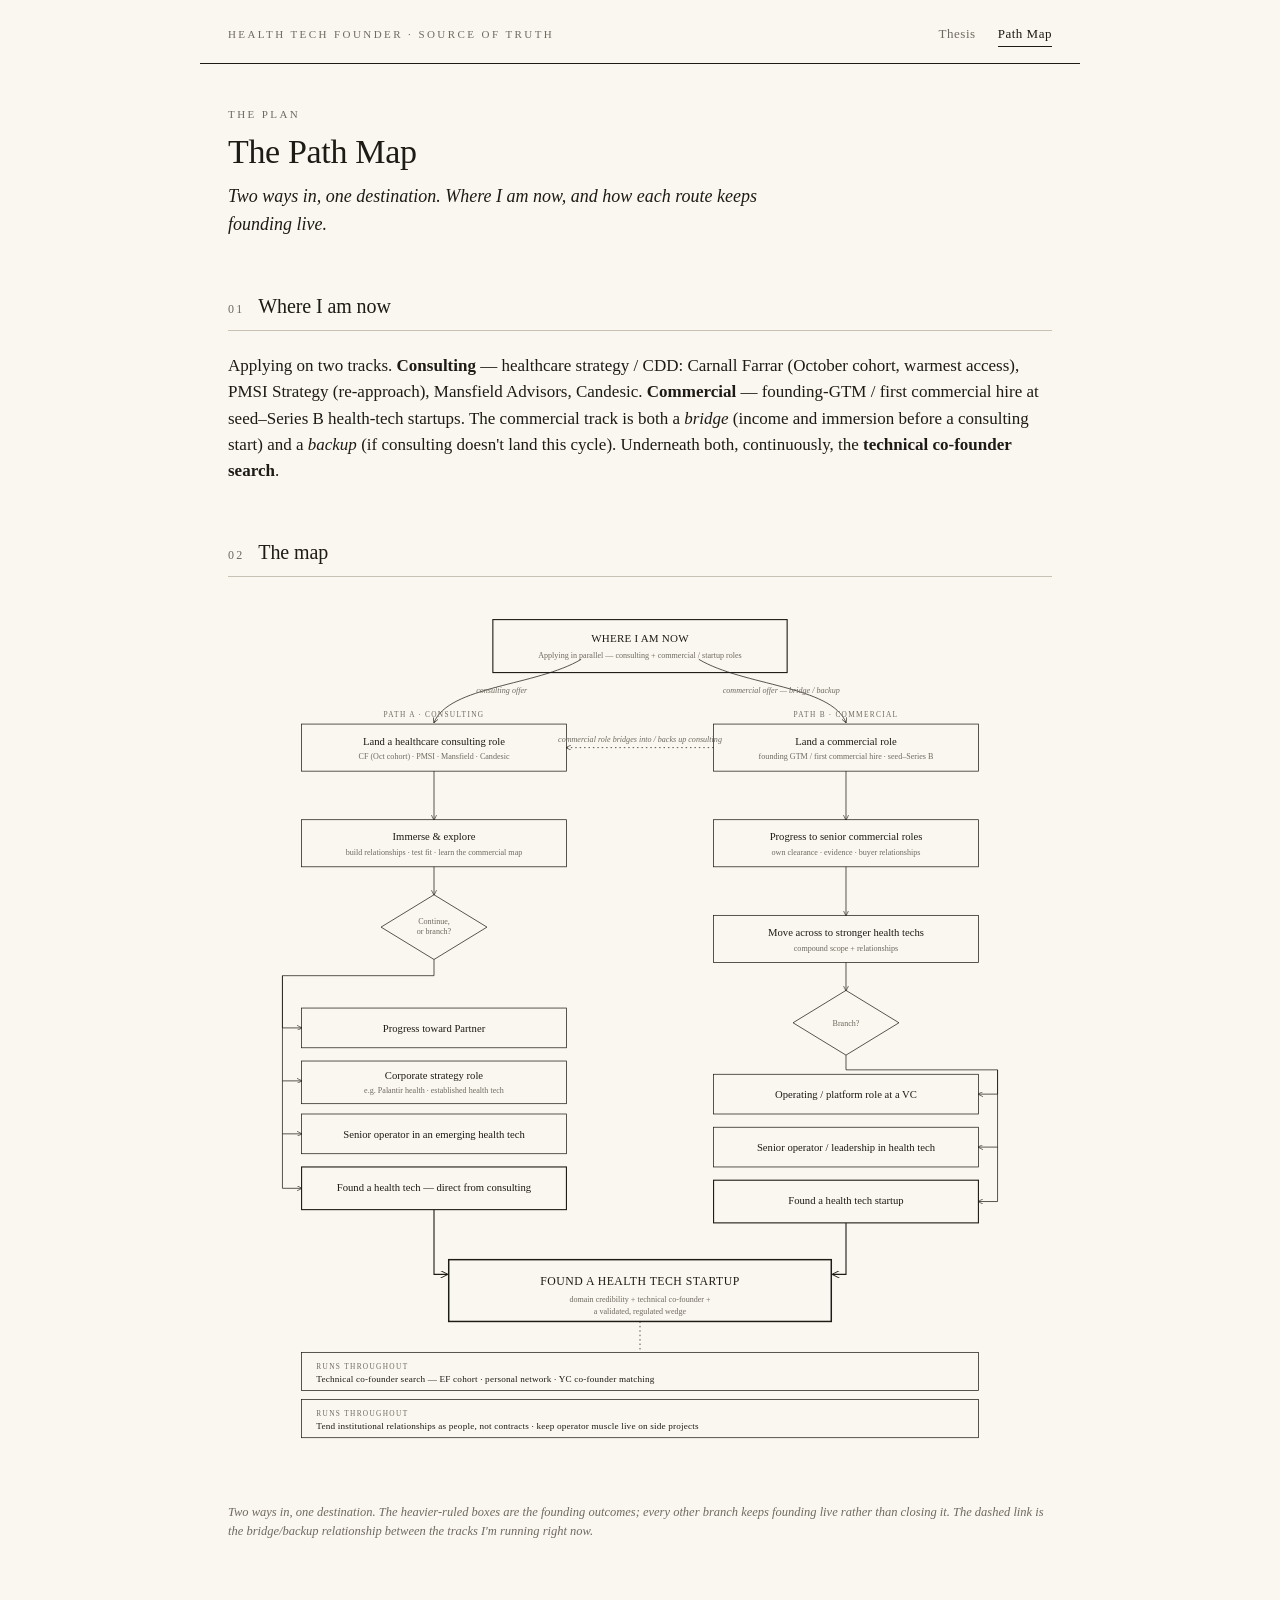
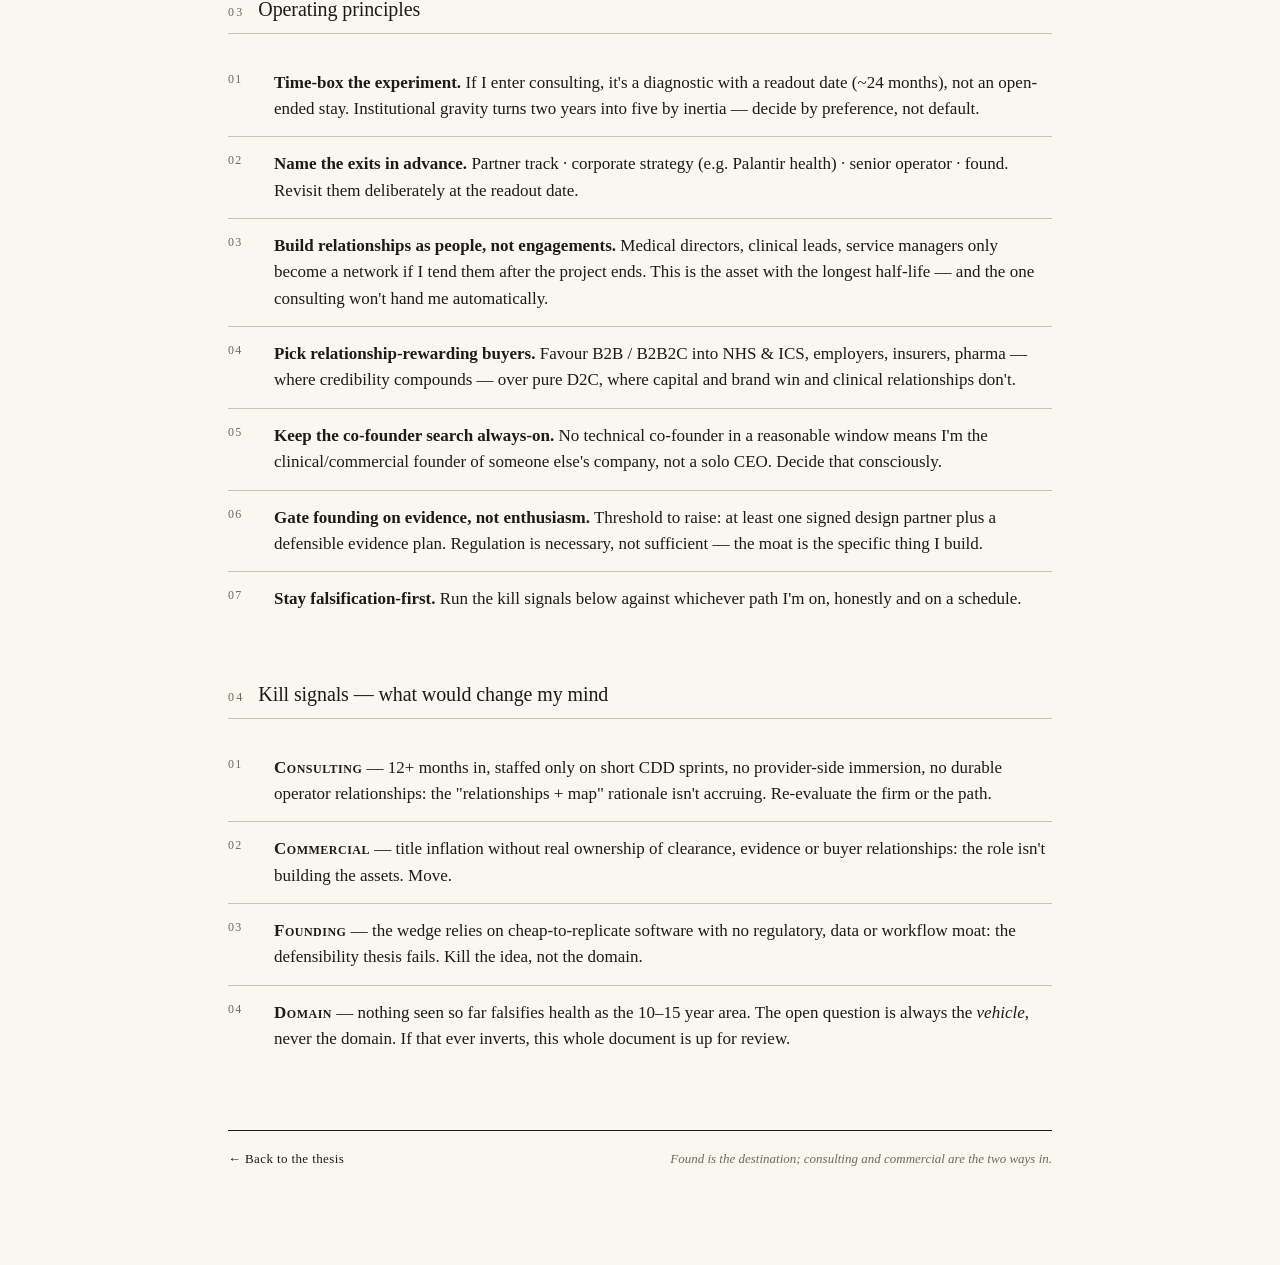
==== map.html @ b47afb42 "Initial commit: two-page health tech founder thesis static site Co-Authored-By: Claude Sonnet 4.6 <n" ====
<!DOCTYPE html>
<html lang="en">
<head>
<meta charset="utf-8">
<meta name="viewport" content="width=device-width, initial-scale=1">
<title>The Path Map</title>
<link rel="stylesheet" href="style.css">
</head>
<body>

<!-- ===================== SHARED NAV ===================== -->
<nav class="nav">
  <span class="brand">Health Tech Founder · Source of truth</span>
  <span class="links">
    <a href="index.html">Thesis</a>
    <a href="map.html" class="is-active">Path Map</a>
  </span>
</nav>

<div class="wrap">

  <header class="masthead">
    <p class="eyebrow">The plan</p>
    <h1>The Path Map</h1>
    <p class="standfirst">Two ways in, one destination. Where I am now, and how each route keeps founding live.</p>
  </header>

  <!-- ===================== WHERE I AM NOW ===================== -->
  <section>
    <div class="sec-head"><span class="num">01</span><h2>Where I am now</h2></div>
    <p>Applying on two tracks. <strong>Consulting</strong> — healthcare strategy / CDD: Carnall Farrar (October cohort, warmest access), PMSI Strategy (re-approach), Mansfield Advisors, Candesic. <strong>Commercial</strong> — founding-GTM / first commercial hire at seed–Series B health-tech startups. The commercial track is both a <em>bridge</em> (income and immersion before a consulting start) and a <em>backup</em> (if consulting doesn't land this cycle). Underneath both, continuously, the <strong>technical co-founder search</strong>.</p>
  </section>

  <!-- ===================== THE FLOWCHART ===================== -->
  <section>
    <div class="sec-head"><span class="num">02</span><h2>The map</h2></div>
    <figure>
      <!-- Edit any node's wording directly in the <text> elements below. -->
      <svg class="map" viewBox="0 0 1120 1210" role="img" aria-label="Two parallel career paths — consulting and commercial — both converging on founding a health tech startup.">
        <defs>
          <marker id="arrow" viewBox="0 0 10 10" refX="9" refY="5" markerWidth="7" markerHeight="7" orient="auto-start-reverse">
            <path d="M0,0 L10,5 L0,10" fill="none" stroke="#1d1b16" stroke-width="1.2"/>
          </marker>
        </defs>

        <!-- NOW -->
        <rect x="360" y="28" width="400" height="72" fill="none" stroke="#1d1b16" stroke-width="1.5"/>
        <text class="n-now" x="560" y="58" text-anchor="middle">WHERE I AM NOW</text>
        <text class="n-sub" x="560" y="80" text-anchor="middle">Applying in parallel — consulting + commercial / startup roles</text>

        <!-- splits -->
        <path d="M480,82 C420,118 300,118 280,168" fill="none" stroke="#1d1b16" stroke-width="1" marker-end="url(#arrow)"/>
        <path d="M640,82 C700,118 820,118 840,168" fill="none" stroke="#1d1b16" stroke-width="1" marker-end="url(#arrow)"/>
        <text class="edge" x="372" y="128" text-anchor="middle">consulting offer</text>
        <text class="edge" x="752" y="128" text-anchor="middle">commercial offer — bridge / backup</text>

        <!-- column labels -->
        <text class="band-lab" x="280" y="160" text-anchor="middle">PATH A · CONSULTING</text>
        <text class="band-lab" x="840" y="160" text-anchor="middle">PATH B · COMMERCIAL</text>

        <!-- LEFT: CONSULTING -->
        <rect x="100" y="170" width="360" height="64" fill="none" stroke="#1d1b16" stroke-width="1"/>
        <text class="n-title" x="280" y="198" text-anchor="middle">Land a healthcare consulting role</text>
        <text class="n-sub" x="280" y="218" text-anchor="middle">CF (Oct cohort) · PMSI · Mansfield · Candesic</text>
        <path d="M280,234 L280,300" fill="none" stroke="#1d1b16" stroke-width="1" marker-end="url(#arrow)"/>

        <rect x="100" y="300" width="360" height="64" fill="none" stroke="#1d1b16" stroke-width="1"/>
        <text class="n-title" x="280" y="328" text-anchor="middle">Immerse &amp; explore</text>
        <text class="n-sub" x="280" y="348" text-anchor="middle">build relationships · test fit · learn the commercial map</text>
        <path d="M280,364 L280,402" fill="none" stroke="#1d1b16" stroke-width="1" marker-end="url(#arrow)"/>

        <polygon points="280,402 352,446 280,490 208,446" fill="none" stroke="#1d1b16" stroke-width="1"/>
        <text class="n-sub" x="280" y="442" text-anchor="middle">Continue,</text>
        <text class="n-sub" x="280" y="456" text-anchor="middle">or branch?</text>

        <path d="M280,490 L280,512 L74,512 L74,583" fill="none" stroke="#1d1b16" stroke-width="1"/>
        <path d="M74,512 L74,801" fill="none" stroke="#1d1b16" stroke-width="1"/>
        <path d="M74,583 L100,583" fill="none" stroke="#1d1b16" stroke-width="1" marker-end="url(#arrow)"/>
        <path d="M74,655 L100,655" fill="none" stroke="#1d1b16" stroke-width="1" marker-end="url(#arrow)"/>
        <path d="M74,727 L100,727" fill="none" stroke="#1d1b16" stroke-width="1" marker-end="url(#arrow)"/>
        <path d="M74,801 L100,801" fill="none" stroke="#1d1b16" stroke-width="1" marker-end="url(#arrow)"/>

        <rect x="100" y="556" width="360" height="54" fill="none" stroke="#1d1b16" stroke-width="1"/>
        <text class="n-title" x="280" y="588" text-anchor="middle">Progress toward Partner</text>

        <rect x="100" y="628" width="360" height="58" fill="none" stroke="#1d1b16" stroke-width="1"/>
        <text class="n-title" x="280" y="652" text-anchor="middle">Corporate strategy role</text>
        <text class="n-sub" x="280" y="672" text-anchor="middle">e.g. Palantir health · established health tech</text>

        <rect x="100" y="700" width="360" height="54" fill="none" stroke="#1d1b16" stroke-width="1"/>
        <text class="n-title" x="280" y="732" text-anchor="middle">Senior operator in an emerging health tech</text>

        <rect x="100" y="772" width="360" height="58" fill="none" stroke="#1d1b16" stroke-width="1.5"/>
        <text class="n-title" x="280" y="804" text-anchor="middle">Found a health tech — direct from consulting</text>

        <!-- RIGHT: COMMERCIAL -->
        <rect x="660" y="170" width="360" height="64" fill="none" stroke="#1d1b16" stroke-width="1"/>
        <text class="n-title" x="840" y="198" text-anchor="middle">Land a commercial role</text>
        <text class="n-sub" x="840" y="218" text-anchor="middle">founding GTM / first commercial hire · seed–Series B</text>
        <path d="M840,234 L840,300" fill="none" stroke="#1d1b16" stroke-width="1" marker-end="url(#arrow)"/>

        <rect x="660" y="300" width="360" height="64" fill="none" stroke="#1d1b16" stroke-width="1"/>
        <text class="n-title" x="840" y="328" text-anchor="middle">Progress to senior commercial roles</text>
        <text class="n-sub" x="840" y="348" text-anchor="middle">own clearance · evidence · buyer relationships</text>
        <path d="M840,364 L840,430" fill="none" stroke="#1d1b16" stroke-width="1" marker-end="url(#arrow)"/>

        <rect x="660" y="430" width="360" height="64" fill="none" stroke="#1d1b16" stroke-width="1"/>
        <text class="n-title" x="840" y="458" text-anchor="middle">Move across to stronger health techs</text>
        <text class="n-sub" x="840" y="478" text-anchor="middle">compound scope + relationships</text>
        <path d="M840,494 L840,532" fill="none" stroke="#1d1b16" stroke-width="1" marker-end="url(#arrow)"/>

        <polygon points="840,532 912,576 840,620 768,576" fill="none" stroke="#1d1b16" stroke-width="1"/>
        <text class="n-sub" x="840" y="580" text-anchor="middle">Branch?</text>

        <path d="M840,620 L840,640 L1046,640 L1046,673" fill="none" stroke="#1d1b16" stroke-width="1"/>
        <path d="M1046,640 L1046,819" fill="none" stroke="#1d1b16" stroke-width="1"/>
        <path d="M1046,673 L1020,673" fill="none" stroke="#1d1b16" stroke-width="1" marker-end="url(#arrow)"/>
        <path d="M1046,745 L1020,745" fill="none" stroke="#1d1b16" stroke-width="1" marker-end="url(#arrow)"/>
        <path d="M1046,819 L1020,819" fill="none" stroke="#1d1b16" stroke-width="1" marker-end="url(#arrow)"/>

        <rect x="660" y="646" width="360" height="54" fill="none" stroke="#1d1b16" stroke-width="1"/>
        <text class="n-title" x="840" y="678" text-anchor="middle">Operating / platform role at a VC</text>

        <rect x="660" y="718" width="360" height="54" fill="none" stroke="#1d1b16" stroke-width="1"/>
        <text class="n-title" x="840" y="750" text-anchor="middle">Senior operator / leadership in health tech</text>

        <rect x="660" y="790" width="360" height="58" fill="none" stroke="#1d1b16" stroke-width="1.5"/>
        <text class="n-title" x="840" y="822" text-anchor="middle">Found a health tech startup</text>

        <!-- bridge / backup cross-link -->
        <path d="M660,202 L460,202" fill="none" stroke="#1d1b16" stroke-width="1" stroke-dasharray="2 4" marker-end="url(#arrow)"/>
        <text class="edge" x="560" y="194" text-anchor="middle">commercial role bridges into / backs up consulting</text>

        <!-- CONVERGE: FOUND -->
        <path d="M280,830 L280,918 L298,918" fill="none" stroke="#1d1b16" stroke-width="1.5" marker-end="url(#arrow)"/>
        <path d="M840,848 L840,918 L822,918" fill="none" stroke="#1d1b16" stroke-width="1.5" marker-end="url(#arrow)"/>
        <rect x="300" y="898" width="520" height="84" fill="none" stroke="#1d1b16" stroke-width="2"/>
        <text class="n-found" x="560" y="932" text-anchor="middle">FOUND A HEALTH TECH STARTUP</text>
        <text class="n-sub" x="560" y="956" text-anchor="middle">domain credibility + technical co-founder +</text>
        <text class="n-sub" x="560" y="972" text-anchor="middle">a validated, regulated wedge</text>

        <!-- tie to constants -->
        <path d="M560,982 L560,1024" fill="none" stroke="#1d1b16" stroke-width="1" stroke-dasharray="2 4"/>

        <!-- CONSTANTS -->
        <rect x="100" y="1024" width="920" height="52" fill="none" stroke="#1d1b16" stroke-width="1"/>
        <text class="band-lab" x="120" y="1046" text-anchor="start">RUNS THROUGHOUT</text>
        <text class="band" x="120" y="1064" text-anchor="start">Technical co-founder search — EF cohort · personal network · YC co-founder matching</text>

        <rect x="100" y="1088" width="920" height="52" fill="none" stroke="#1d1b16" stroke-width="1"/>
        <text class="band-lab" x="120" y="1110" text-anchor="start">RUNS THROUGHOUT</text>
        <text class="band" x="120" y="1128" text-anchor="start">Tend institutional relationships as people, not contracts · keep operator muscle live on side projects</text>
      </svg>
      <figcaption>Two ways in, one destination. The heavier-ruled boxes are the founding outcomes; every other branch keeps founding live rather than closing it. The dashed link is the bridge/backup relationship between the tracks I'm running right now.</figcaption>
    </figure>
  </section>

  <!-- ===================== OPERATING PRINCIPLES ===================== -->
  <section>
    <div class="sec-head"><span class="num">03</span><h2>Operating principles</h2></div>
    <ol class="principles">
      <li><strong>Time-box the experiment.</strong> If I enter consulting, it's a diagnostic with a readout date (~24 months), not an open-ended stay. Institutional gravity turns two years into five by inertia — decide by preference, not default.</li>
      <li><strong>Name the exits in advance.</strong> Partner track · corporate strategy (e.g. Palantir health) · senior operator · found. Revisit them deliberately at the readout date.</li>
      <li><strong>Build relationships as people, not engagements.</strong> Medical directors, clinical leads, service managers only become a network if I tend them after the project ends. This is the asset with the longest half-life — and the one consulting won't hand me automatically.</li>
      <li><strong>Pick relationship-rewarding buyers.</strong> Favour B2B / B2B2C into NHS &amp; ICS, employers, insurers, pharma — where credibility compounds — over pure D2C, where capital and brand win and clinical relationships don't.</li>
      <li><strong>Keep the co-founder search always-on.</strong> No technical co-founder in a reasonable window means I'm the clinical/commercial founder of someone else's company, not a solo CEO. Decide that consciously.</li>
      <li><strong>Gate founding on evidence, not enthusiasm.</strong> Threshold to raise: at least one signed design partner plus a defensible evidence plan. Regulation is necessary, not sufficient — the moat is the specific thing I build.</li>
      <li><strong>Stay falsification-first.</strong> Run the kill signals below against whichever path I'm on, honestly and on a schedule.</li>
    </ol>
  </section>

  <!-- ===================== KILL SIGNALS ===================== -->
  <section>
    <div class="sec-head"><span class="num">04</span><h2>Kill signals — what would change my mind</h2></div>
    <ol class="kills">
      <li><b>Consulting</b> — 12+ months in, staffed only on short CDD sprints, no provider-side immersion, no durable operator relationships: the "relationships + map" rationale isn't accruing. Re-evaluate the firm or the path.</li>
      <li><b>Commercial</b> — title inflation without real ownership of clearance, evidence or buyer relationships: the role isn't building the assets. Move.</li>
      <li><b>Founding</b> — the wedge relies on cheap-to-replicate software with no regulatory, data or workflow moat: the defensibility thesis fails. Kill the idea, not the domain.</li>
      <li><b>Domain</b> — nothing seen so far falsifies health as the 10–15 year area. The open question is always the <em>vehicle</em>, never the domain. If that ever inverts, this whole document is up for review.</li>
    </ol>
  </section>

  <footer class="foot">
    <a href="index.html">&larr; Back to the thesis</a>
    <span>Found is the destination; consulting and commercial are the two ways in.</span>
  </footer>

</div>
</body>
</html>
---- style.css ----
/* ============================================================
   Health Tech Founder Thesis — shared styles
   House style: Georgia serif, hairline rules, no colour fills.
   Edit colours in :root. Both pages share this file.
   ============================================================ */

:root{
  --ink:#1d1b16;     /* primary text + hairlines */
  --paper:#faf7f0;   /* page background */
  --faint:#6f6a60;   /* secondary text */
  --rule:#c9c2b4;    /* light dividers */
}

*{box-sizing:border-box;}
html{-webkit-text-size-adjust:100%;}
body{
  margin:0;
  background:var(--paper);
  color:var(--ink);
  font-family:Georgia,"Times New Roman",serif;
  line-height:1.55;
  font-size:17px;
}
a{color:var(--ink);}

.wrap{max-width:880px;margin:0 auto;padding:0 28px 96px;}

/* ---------- shared top nav ---------- */
.nav{
  max-width:880px;margin:0 auto;padding:24px 28px 16px;
  display:flex;align-items:baseline;justify-content:space-between;
  gap:18px;flex-wrap:wrap;
  border-bottom:1.5px solid var(--ink);
}
.nav .brand{
  font-size:11px;letter-spacing:.22em;text-transform:uppercase;color:var(--faint);
}
.nav .links{display:flex;gap:22px;}
.nav .links a{
  font-size:13px;letter-spacing:.04em;text-decoration:none;color:var(--faint);
  padding-bottom:2px;
}
.nav .links a.is-active{color:var(--ink);border-bottom:1px solid var(--ink);}
.nav .links a:hover{color:var(--ink);}

/* ---------- masthead ---------- */
.masthead{padding-top:42px;margin-bottom:8px;}
.eyebrow{
  font-size:11px;letter-spacing:.22em;text-transform:uppercase;
  color:var(--faint);margin:0 0 10px;
}
h1{
  font-size:34px;line-height:1.12;font-weight:normal;margin:0 0 12px;
  letter-spacing:-.01em;
}
.standfirst{font-style:italic;font-size:18px;margin:0;max-width:62ch;}

/* ---------- sections ---------- */
section{margin-top:52px;}
.sec-head{
  display:flex;align-items:baseline;gap:14px;
  border-bottom:1px solid var(--rule);padding-bottom:8px;margin-bottom:22px;
}
.sec-head .num{font-size:12px;letter-spacing:.18em;color:var(--faint);}
.sec-head h2{font-size:20px;font-weight:normal;margin:0;letter-spacing:-.005em;}

p{margin:0 0 18px;}
.lede{font-size:19px;}
strong{font-weight:bold;}
em{font-style:italic;}

.pull{
  border-left:2px solid var(--ink);
  padding:2px 0 2px 20px;margin:26px 0;
  font-style:italic;font-size:19px;line-height:1.5;
}

/* ---------- moat table ---------- */
.moat{width:100%;border-collapse:collapse;margin:4px 0 8px;}
.moat td{border-top:1px solid var(--rule);padding:11px 0;vertical-align:top;font-size:15.5px;}
.moat td:first-child{width:34%;font-style:italic;padding-right:18px;}

/* ---------- numbered lists ---------- */
ol.principles,ol.kills{list-style:none;counter-reset:item;margin:0;padding:0;}
ol.principles>li,ol.kills>li{
  counter-increment:item;position:relative;
  padding:14px 0 14px 46px;border-top:1px solid var(--rule);
}
ol.principles>li:first-child,ol.kills>li:first-child{border-top:none;}
ol.principles>li::before,ol.kills>li::before{
  content:counter(item,decimal-leading-zero);
  position:absolute;left:0;top:14px;
  font-size:12px;letter-spacing:.1em;color:var(--faint);
}
.kills li b{font-variant:small-caps;letter-spacing:.03em;}

/* ---------- map figure ---------- */
figure{margin:8px 0 0;}
.map{width:100%;height:auto;display:block;}
figcaption{font-size:12.5px;color:var(--faint);margin-top:14px;font-style:italic;}

/* SVG type */
svg text{font-family:Georgia,"Times New Roman",serif;fill:var(--ink);}
.n-title{font-size:14.5px;}
.n-sub{font-size:11px;fill:var(--faint);}
.n-now{font-size:15px;letter-spacing:.02em;}
.n-found{font-size:16px;letter-spacing:.04em;}
.edge{font-size:11px;font-style:italic;fill:var(--faint);}
.band{font-size:12.5px;letter-spacing:.02em;}
.band-lab{font-size:10px;letter-spacing:.18em;fill:var(--faint);}

/* ---------- page foot ---------- */
.foot{
  margin-top:64px;border-top:1.5px solid var(--ink);padding-top:18px;
  font-size:13px;color:var(--faint);font-style:italic;
  display:flex;justify-content:space-between;gap:18px;flex-wrap:wrap;
}
.foot a{text-decoration:none;font-style:normal;letter-spacing:.03em;}
.foot a:hover{color:var(--ink);}

@media (max-width:620px){
  body{font-size:16px;}
  h1{font-size:27px;}
  .wrap{padding:0 20px 72px;}
  .nav{padding:20px 20px 14px;}
}
@media print{
  body{background:#fff;}
  .nav .links{display:none;}
  .wrap{max-width:none;padding:0;}
  section{break-inside:avoid;}
}
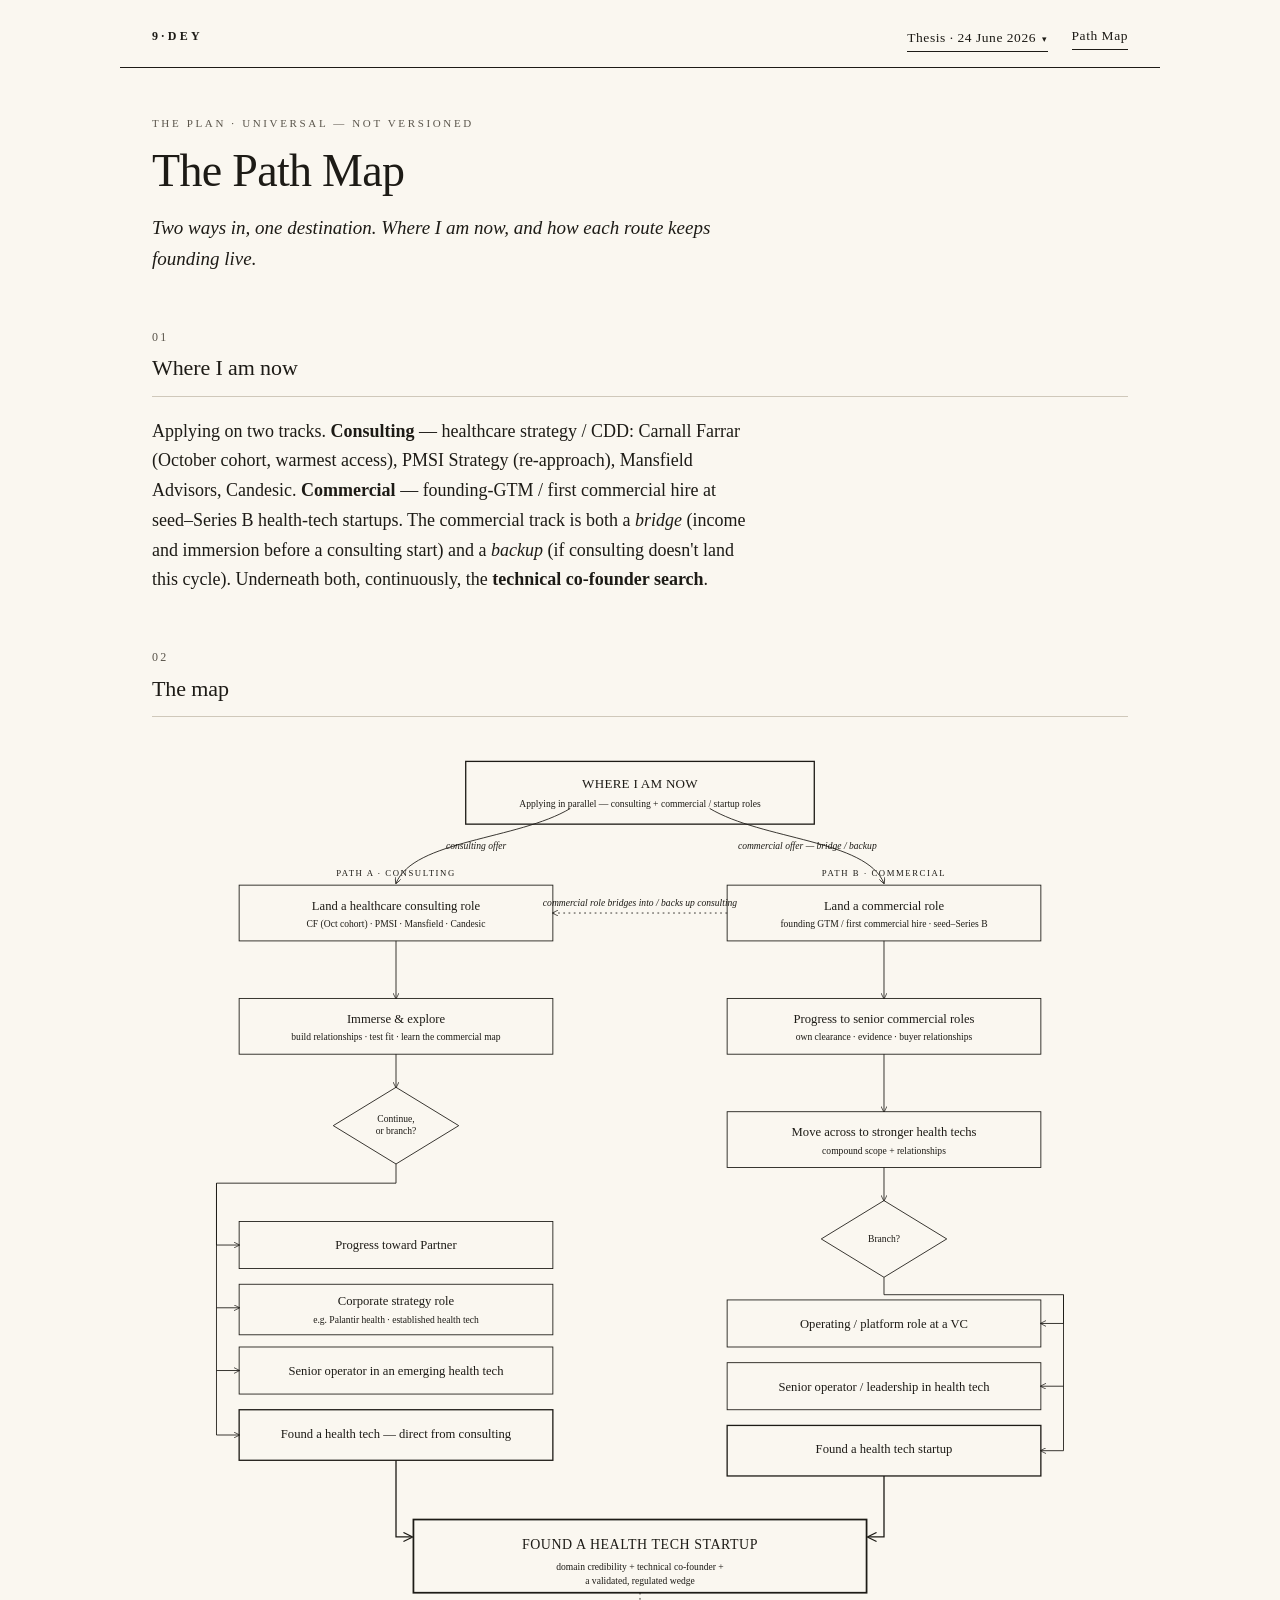
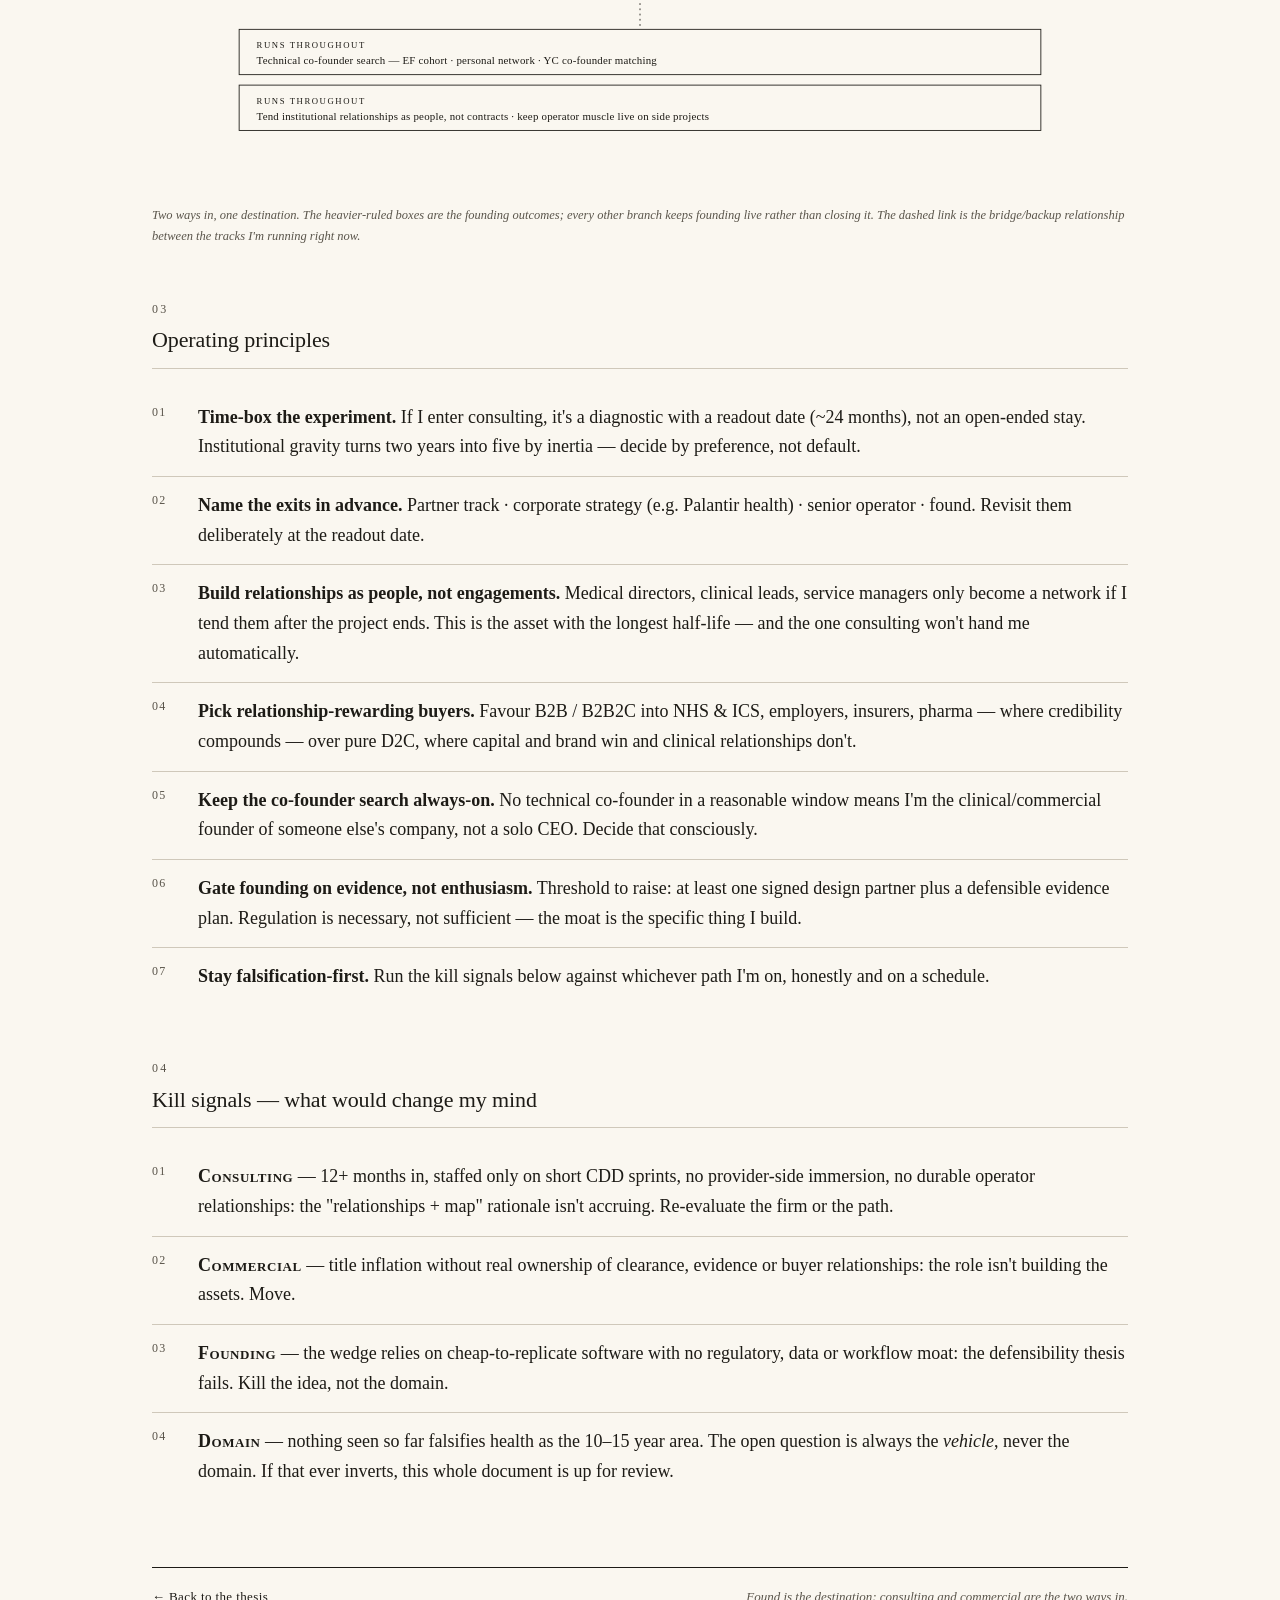
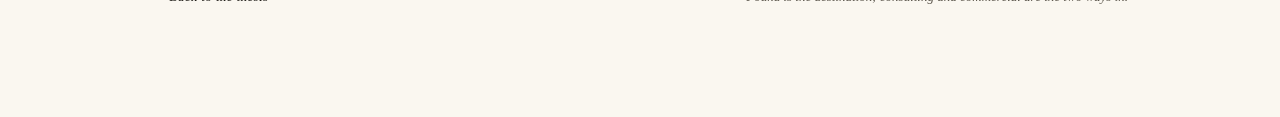
==== commit 01902c88: "Add thesis switcher JS and update all site files Introduces theses.js for the dropdown thesis-switch" ====
--- a/map.html
+++ b/map.html
@@ -10,9 +10,12 @@
 
 <!-- ===================== SHARED NAV ===================== -->
 <nav class="nav">
-  <span class="brand">Health Tech Founder · Source of truth</span>
+  <a class="brand" href="index.html">9&middot;dey</a>
   <span class="links">
-    <a href="index.html">Thesis</a>
+    <details class="thesis-dd" id="thesisDd">
+      <summary>Thesis ▾</summary>
+      <div class="thesis-dd-menu" id="thesisDdMenu"></div>
+    </details>
     <a href="map.html" class="is-active">Path Map</a>
   </span>
 </nav>
@@ -20,7 +23,7 @@
 <div class="wrap">
 
   <header class="masthead">
-    <p class="eyebrow">The plan</p>
+    <p class="eyebrow">The plan · universal — not versioned</p>
     <h1>The Path Map</h1>
     <p class="standfirst">Two ways in, one destination. Where I am now, and how each route keeps founding live.</p>
   </header>
@@ -186,5 +189,6 @@
   </footer>
 
 </div>
+<script src="theses.js"></script>
 </body>
 </html>
--- a/style.css
+++ b/style.css
@@ -1,106 +1,184 @@
 /* ============================================================
-   Health Tech Founder Thesis — shared styles
-   House style: Georgia serif, hairline rules, no colour fills.
-   Edit colours in :root. Both pages share this file.
+   9-dey — shared styles
+   House style: Georgia serif, hairline rules, monochrome, no fills.
+   Colours live in :root. Shared by every page.
    ============================================================ */
 
 :root{
-  --ink:#1d1b16;     /* primary text + hairlines */
-  --paper:#faf7f0;   /* page background */
-  --faint:#6f6a60;   /* secondary text */
-  --rule:#c9c2b4;    /* light dividers */
+  --ink:#1d1b16;      /* primary text + hairlines */
+  --paper:#faf7f0;    /* page background */
+  --faint:#5a554b;    /* secondary text (darkened for contrast) */
+  --rule:#cfc8ba;     /* light dividers */
+  --hover:rgba(0,0,0,.04);
+  --measure:66ch;     /* comfortable line length for prose */
 }
 
 *{box-sizing:border-box;}
-html{-webkit-text-size-adjust:100%;}
+html{-webkit-text-size-adjust:100%;scroll-behavior:smooth;}
 body{
   margin:0;
   background:var(--paper);
   color:var(--ink);
   font-family:Georgia,"Times New Roman",serif;
-  line-height:1.55;
-  font-size:17px;
+  line-height:1.65;
+  font-size:18px;
+  text-rendering:optimizeLegibility;
+  -webkit-font-smoothing:antialiased;
 }
 a{color:var(--ink);}
 
-.wrap{max-width:880px;margin:0 auto;padding:0 28px 96px;}
-
-/* ---------- shared top nav ---------- */
+.wrap{max-width:1040px;margin:0 auto;padding:0 32px 110px;}
+
+/* ---------------- shared top nav ---------------- */
 .nav{
-  max-width:880px;margin:0 auto;padding:24px 28px 16px;
-  display:flex;align-items:baseline;justify-content:space-between;
+  max-width:1040px;margin:0 auto;padding:22px 32px 15px;
+  display:flex;align-items:center;justify-content:space-between;
   gap:18px;flex-wrap:wrap;
   border-bottom:1.5px solid var(--ink);
 }
-.nav .brand{
-  font-size:11px;letter-spacing:.22em;text-transform:uppercase;color:var(--faint);
-}
-.nav .links{display:flex;gap:22px;}
-.nav .links a{
-  font-size:13px;letter-spacing:.04em;text-decoration:none;color:var(--faint);
+.brand{
+  font-size:12px;letter-spacing:.28em;text-transform:uppercase;color:var(--ink);
+  text-decoration:none;font-weight:bold;
+}
+.links{display:flex;gap:24px;align-items:center;}
+.links a{
+  font-size:13.5px;letter-spacing:.04em;text-decoration:none;color:var(--faint);
   padding-bottom:2px;
 }
-.nav .links a.is-active{color:var(--ink);border-bottom:1px solid var(--ink);}
-.nav .links a:hover{color:var(--ink);}
-
-/* ---------- masthead ---------- */
-.masthead{padding-top:42px;margin-bottom:8px;}
+.links a:hover{color:var(--ink);}
+.links a.is-active{color:var(--ink);border-bottom:1px solid var(--ink);}
+
+/* thesis dropdown (built on <details>) */
+.thesis-dd{position:relative;}
+.thesis-dd>summary{
+  list-style:none;cursor:pointer;font-size:13.5px;letter-spacing:.04em;color:var(--ink);
+  display:inline-flex;align-items:center;gap:6px;padding-bottom:2px;border-bottom:1px solid var(--ink);
+}
+.thesis-dd>summary::-webkit-details-marker{display:none;}
+.thesis-dd>summary .caret{font-size:9px;transform:translateY(1px);}
+.thesis-dd[open]>summary .caret{transform:translateY(1px) rotate(180deg);}
+.thesis-dd-menu{
+  position:absolute;top:150%;right:0;min-width:220px;
+  background:var(--paper);border:1px solid var(--ink);padding:5px 0;z-index:30;
+  box-shadow:0 6px 22px rgba(0,0,0,.10);
+}
+.thesis-dd-menu a{
+  display:flex;align-items:center;justify-content:space-between;gap:10px;
+  padding:8px 15px;font-size:13.5px;text-decoration:none;color:var(--faint);white-space:nowrap;
+}
+.thesis-dd-menu a:hover{color:var(--ink);background:var(--hover);}
+.thesis-dd-menu a.is-current{color:var(--ink);}
+.dd-tag{
+  font-size:9px;letter-spacing:.16em;text-transform:uppercase;color:var(--faint);
+  border:1px solid var(--rule);padding:1px 6px;border-radius:2px;
+}
+
+/* ---------------- masthead ---------------- */
+.masthead{padding-top:46px;margin-bottom:6px;}
 .eyebrow{
-  font-size:11px;letter-spacing:.22em;text-transform:uppercase;
-  color:var(--faint);margin:0 0 10px;
+  font-size:11px;letter-spacing:.24em;text-transform:uppercase;color:var(--faint);margin:0 0 14px;
 }
 h1{
-  font-size:34px;line-height:1.12;font-weight:normal;margin:0 0 12px;
-  letter-spacing:-.01em;
-}
-.standfirst{font-style:italic;font-size:18px;margin:0;max-width:62ch;}
-
-/* ---------- sections ---------- */
-section{margin-top:52px;}
-.sec-head{
-  display:flex;align-items:baseline;gap:14px;
-  border-bottom:1px solid var(--rule);padding-bottom:8px;margin-bottom:22px;
-}
-.sec-head .num{font-size:12px;letter-spacing:.18em;color:var(--faint);}
-.sec-head h2{font-size:20px;font-weight:normal;margin:0;letter-spacing:-.005em;}
-
-p{margin:0 0 18px;}
+  font-size:clamp(32px,5vw,46px);line-height:1.08;font-weight:normal;margin:0 0 16px;
+  letter-spacing:-.015em;
+}
+.version{
+  font-size:12px;letter-spacing:.18em;text-transform:uppercase;color:var(--ink);
+  margin:0 0 4px;font-weight:bold;
+}
+.version-note{font-size:13px;color:var(--faint);font-style:italic;margin:0 0 22px;}
+.standfirst{font-style:italic;font-size:19px;margin:0;max-width:60ch;color:var(--ink);}
+
+/* hero thesis statement */
+.hero{
+  font-size:clamp(21px,2.6vw,27px);line-height:1.34;letter-spacing:-.01em;
+  margin:30px 0 6px;max-width:30ch;max-width:34ch;
+}
+.hero strong{font-weight:bold;}
+
+/* signature squiggle divider */
+.squiggle{display:block;width:96px;height:12px;margin:30px 0;opacity:.6;}
+.squiggle.center{margin-left:auto;margin-right:auto;}
+.squiggle path{stroke:var(--ink);stroke-width:1;fill:none;}
+
+/* ---------------- contents strip ---------------- */
+.toc{
+  display:flex;flex-wrap:wrap;gap:8px 22px;margin:26px 0 4px;
+  padding:16px 0;border-top:1px solid var(--rule);border-bottom:1px solid var(--rule);
+}
+.toc a{
+  font-size:13px;color:var(--faint);text-decoration:none;letter-spacing:.01em;
+  display:inline-flex;gap:7px;align-items:baseline;
+}
+.toc a span{font-size:10px;letter-spacing:.12em;color:var(--ink);}
+.toc a:hover{color:var(--ink);}
+
+/* ---------------- sections ---------------- */
+section{
+  margin-top:46px;
+  scroll-margin-top:20px;
+}
+/* thesis sections (those with a .snum) get the two-column number layout */
+section:has(> .snum){
+  display:grid;grid-template-columns:64px 1fr;gap:0 26px;
+}
+section>.snum{
+  font-size:13px;letter-spacing:.12em;color:var(--faint);padding-top:7px;
+}
+section>.body{min-width:0;}
+.sec-head{border-bottom:1px solid var(--rule);padding-bottom:9px;margin-bottom:20px;}
+.sec-head h2{font-size:22px;font-weight:normal;margin:0;letter-spacing:-.005em;}
+/* map.html uses .sec-head .num + h2 inline; keep that working */
+.sec-head .num{font-size:12px;letter-spacing:.18em;color:var(--faint);margin-right:12px;}
+
+p{margin:0 0 18px;max-width:var(--measure);}
 .lede{font-size:19px;}
 strong{font-weight:bold;}
 em{font-style:italic;}
 
 .pull{
-  border-left:2px solid var(--ink);
-  padding:2px 0 2px 20px;margin:26px 0;
-  font-style:italic;font-size:19px;line-height:1.5;
-}
-
-/* ---------- moat table ---------- */
-.moat{width:100%;border-collapse:collapse;margin:4px 0 8px;}
-.moat td{border-top:1px solid var(--rule);padding:11px 0;vertical-align:top;font-size:15.5px;}
-.moat td:first-child{width:34%;font-style:italic;padding-right:18px;}
-
-/* ---------- numbered lists ---------- */
+  border-left:2px solid var(--ink);padding:4px 0 4px 22px;margin:26px 0;
+  font-style:italic;font-size:21px;line-height:1.4;max-width:34ch;
+}
+
+/* text + diagram side by side */
+.split{display:flex;gap:34px;align-items:flex-start;flex-wrap:wrap;}
+.split>.txt{flex:1 1 320px;min-width:0;}
+.split>.fig{flex:0 1 360px;align-self:center;}
+.split>.txt p{max-width:none;}
+
+/* inline diagrams */
+.dia{width:100%;max-width:380px;height:auto;display:block;margin:6px auto;}
+.dia text{font-family:Georgia,"Times New Roman",serif;fill:var(--ink);}
+.dia .lab{font-size:11px;}
+.dia .lab-sm{font-size:9.5px;fill:var(--faint);letter-spacing:.04em;}
+.dia .lab-cap{font-size:10px;font-style:italic;fill:var(--faint);}
+.dia .stroke{fill:none;stroke:var(--ink);stroke-width:1;}
+.dia .stroke-faint{fill:none;stroke:var(--rule);stroke-width:1;}
+.fig-cap{font-size:12px;color:var(--faint);font-style:italic;text-align:center;margin:8px 0 0;}
+
+/* moat table */
+.moat{width:100%;border-collapse:collapse;margin:6px 0 10px;}
+.moat td{border-top:1px solid var(--rule);padding:12px 0;vertical-align:top;font-size:16px;}
+.moat td:first-child{width:32%;font-style:italic;padding-right:18px;}
+
+/* numbered lists (map.html) */
 ol.principles,ol.kills{list-style:none;counter-reset:item;margin:0;padding:0;}
 ol.principles>li,ol.kills>li{
-  counter-increment:item;position:relative;
-  padding:14px 0 14px 46px;border-top:1px solid var(--rule);
+  counter-increment:item;position:relative;padding:14px 0 14px 46px;border-top:1px solid var(--rule);
 }
 ol.principles>li:first-child,ol.kills>li:first-child{border-top:none;}
 ol.principles>li::before,ol.kills>li::before{
-  content:counter(item,decimal-leading-zero);
-  position:absolute;left:0;top:14px;
+  content:counter(item,decimal-leading-zero);position:absolute;left:0;top:14px;
   font-size:12px;letter-spacing:.1em;color:var(--faint);
 }
 .kills li b{font-variant:small-caps;letter-spacing:.03em;}
 
-/* ---------- map figure ---------- */
+/* map figure */
 figure{margin:8px 0 0;}
 .map{width:100%;height:auto;display:block;}
 figcaption{font-size:12.5px;color:var(--faint);margin-top:14px;font-style:italic;}
-
-/* SVG type */
-svg text{font-family:Georgia,"Times New Roman",serif;fill:var(--ink);}
+svg.map text{font-family:Georgia,"Times New Roman",serif;fill:var(--ink);}
 .n-title{font-size:14.5px;}
 .n-sub{font-size:11px;fill:var(--faint);}
 .n-now{font-size:15px;letter-spacing:.02em;}
@@ -109,24 +187,30 @@
 .band{font-size:12.5px;letter-spacing:.02em;}
 .band-lab{font-size:10px;letter-spacing:.18em;fill:var(--faint);}
 
-/* ---------- page foot ---------- */
+/* page foot */
 .foot{
-  margin-top:64px;border-top:1.5px solid var(--ink);padding-top:18px;
+  margin-top:66px;border-top:1.5px solid var(--ink);padding-top:18px;
   font-size:13px;color:var(--faint);font-style:italic;
   display:flex;justify-content:space-between;gap:18px;flex-wrap:wrap;
 }
 .foot a{text-decoration:none;font-style:normal;letter-spacing:.03em;}
 .foot a:hover{color:var(--ink);}
 
-@media (max-width:620px){
-  body{font-size:16px;}
-  h1{font-size:27px;}
-  .wrap{padding:0 20px 72px;}
-  .nav{padding:20px 20px 14px;}
+/* ---------------- responsive ---------------- */
+@media (max-width:680px){
+  body{font-size:16.5px;}
+  .wrap{padding:0 22px 80px;}
+  .nav{padding:18px 22px 13px;}
+  section:has(> .snum){grid-template-columns:1fr;gap:0;}
+  section>.snum{padding-top:0;margin-bottom:4px;}
+  .thesis-dd-menu{right:auto;left:0;}
 }
 @media print{
   body{background:#fff;}
-  .nav .links{display:none;}
+  .nav .links,.toc{display:none;}
   .wrap{max-width:none;padding:0;}
   section{break-inside:avoid;}
 }
+@media (prefers-reduced-motion:reduce){
+  html{scroll-behavior:auto;}
+}
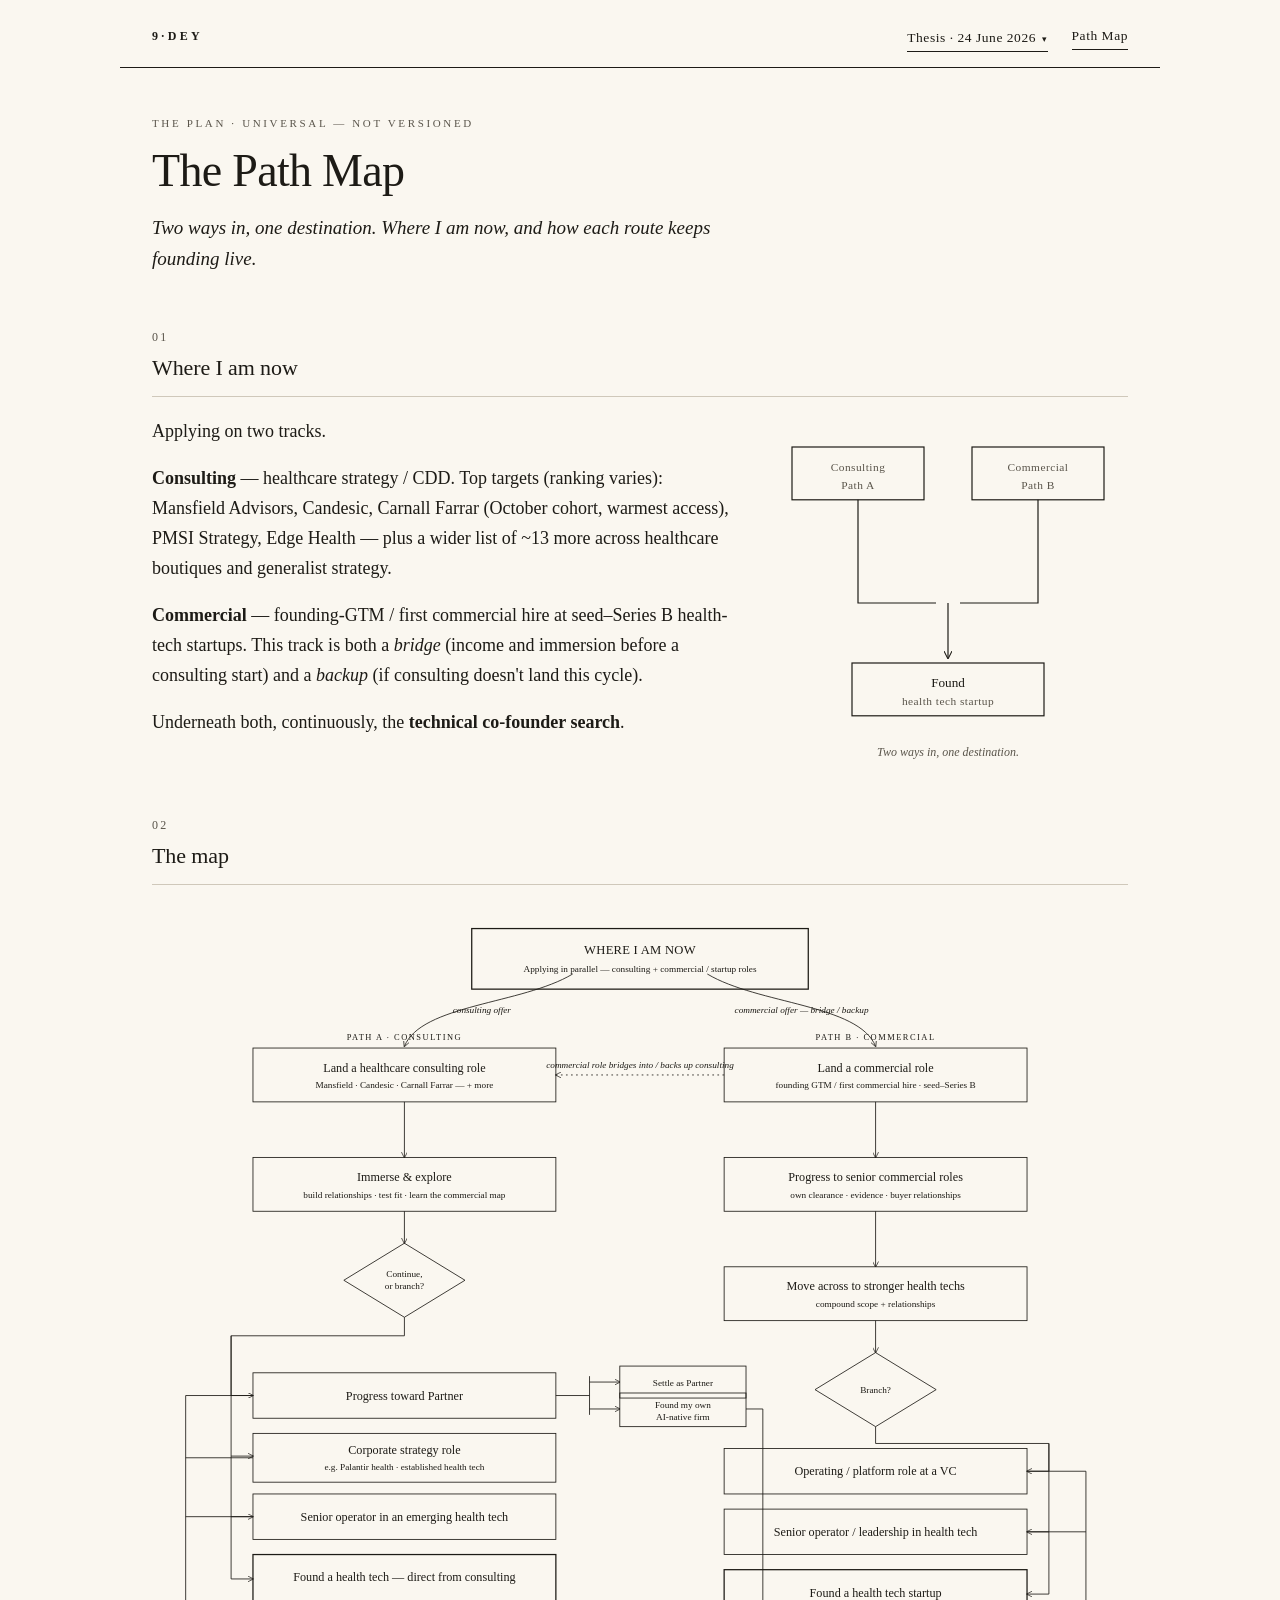
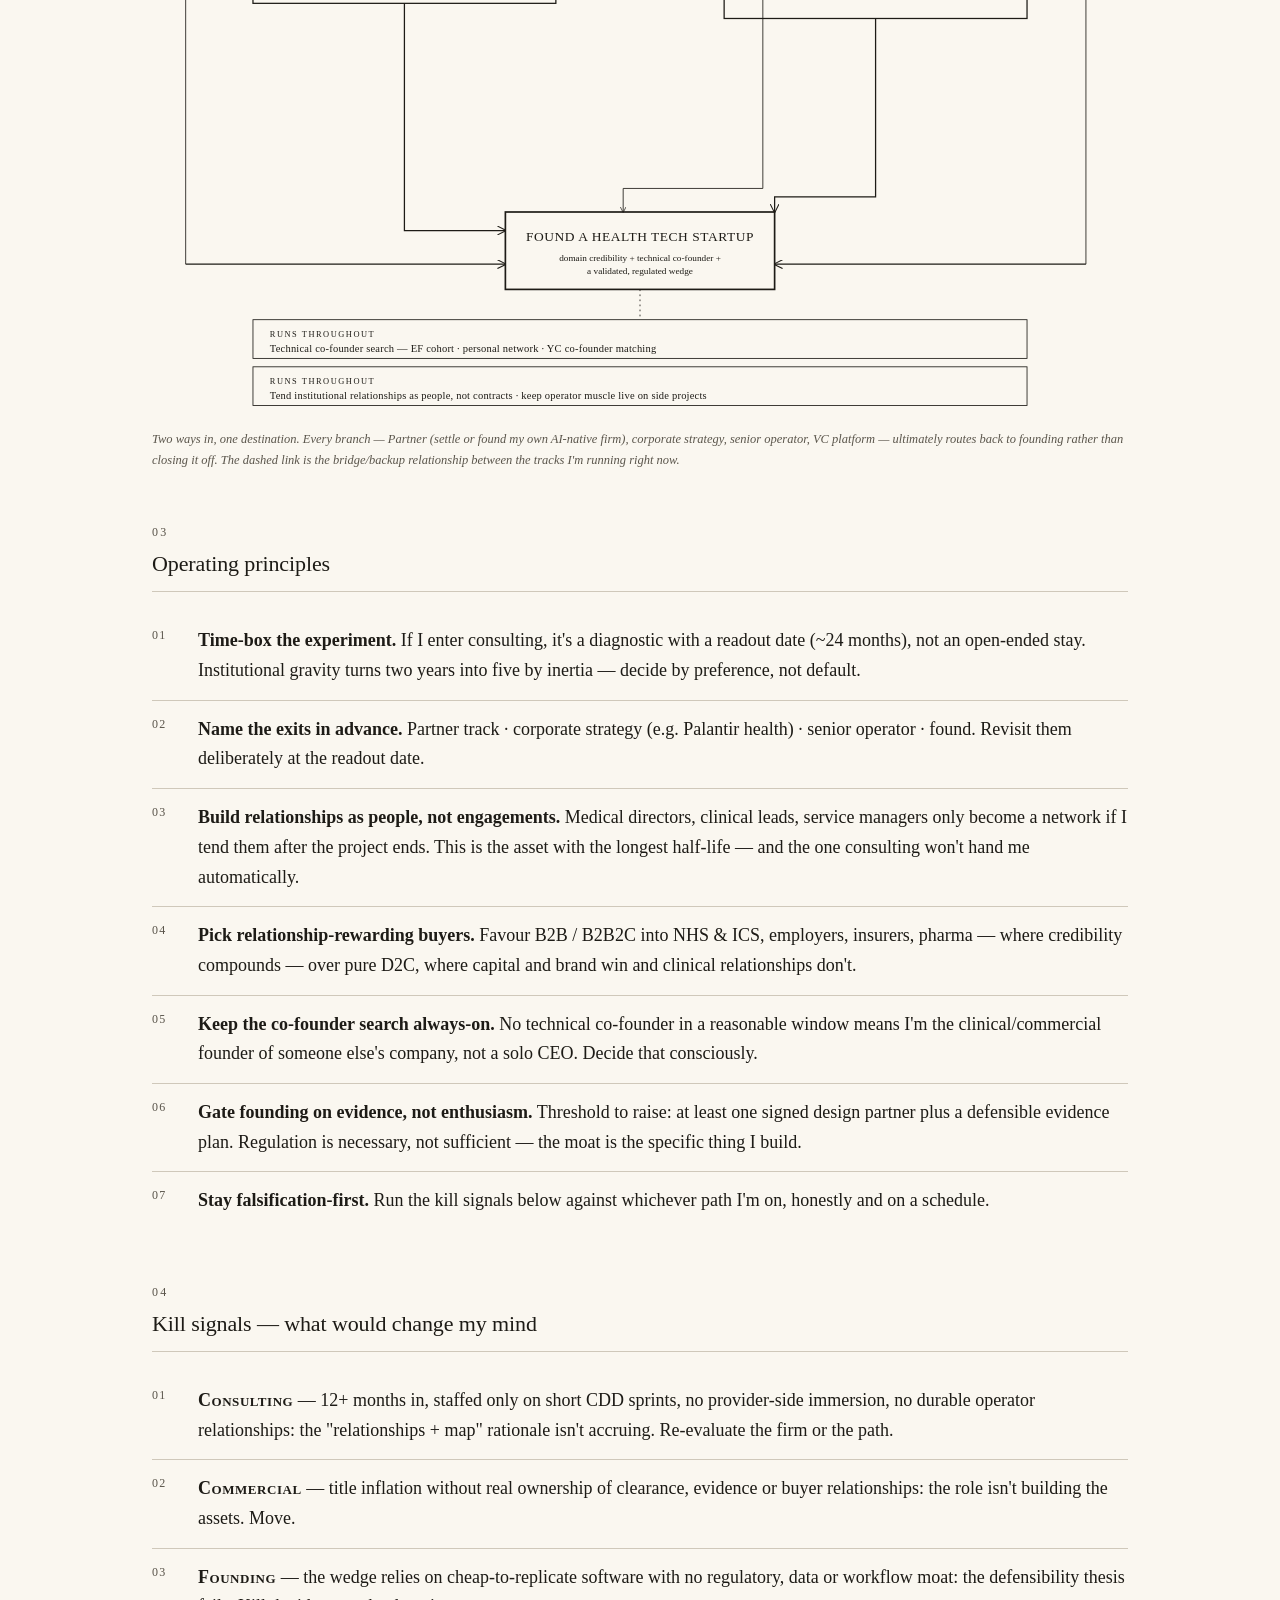
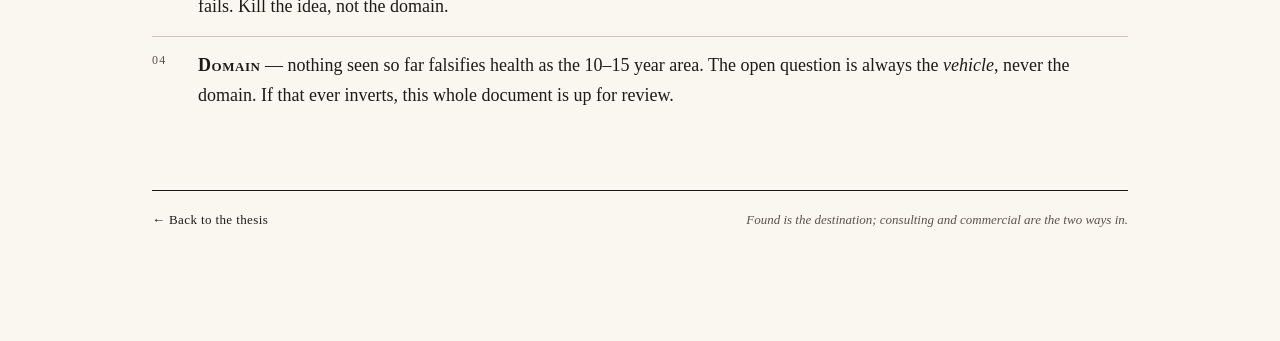
==== commit f69d8b9d: "Tidy masthead and de-flower thesis copy Co-Authored-By: Claude Sonnet 4.6 <noreply@anthropic.com>" ====
--- a/map.html
+++ b/map.html
@@ -31,7 +31,37 @@
   <!-- ===================== WHERE I AM NOW ===================== -->
   <section>
     <div class="sec-head"><span class="num">01</span><h2>Where I am now</h2></div>
-    <p>Applying on two tracks. <strong>Consulting</strong> — healthcare strategy / CDD: Carnall Farrar (October cohort, warmest access), PMSI Strategy (re-approach), Mansfield Advisors, Candesic. <strong>Commercial</strong> — founding-GTM / first commercial hire at seed–Series B health-tech startups. The commercial track is both a <em>bridge</em> (income and immersion before a consulting start) and a <em>backup</em> (if consulting doesn't land this cycle). Underneath both, continuously, the <strong>technical co-founder search</strong>.</p>
+    <div class="split">
+      <div class="txt">
+        <p>Applying on two tracks.</p>
+        <p><strong>Consulting</strong> — healthcare strategy / CDD. Top targets (ranking varies): Mansfield Advisors, Candesic, Carnall Farrar (October cohort, warmest access), PMSI Strategy, Edge Health — plus a wider list of ~13 more across healthcare boutiques and generalist strategy.</p>
+        <p><strong>Commercial</strong> — founding-GTM / first commercial hire at seed–Series B health-tech startups. This track is both a <em>bridge</em> (income and immersion before a consulting start) and a <em>backup</em> (if consulting doesn't land this cycle).</p>
+        <p>Underneath both, continuously, the <strong>technical co-founder search</strong>.</p>
+      </div>
+      <div class="fig">
+        <!-- small two-paths-converge motif to balance the column -->
+        <svg class="dia" viewBox="0 0 300 260" role="img" aria-label="Two paths — consulting and commercial — both leading down to founding.">
+          <rect class="stroke" x="20" y="20" width="110" height="44"/>
+          <text class="lab-sm" x="75" y="40" text-anchor="middle">Consulting</text>
+          <text class="lab-sm" x="75" y="55" text-anchor="middle">Path A</text>
+          <rect class="stroke" x="170" y="20" width="110" height="44"/>
+          <text class="lab-sm" x="225" y="40" text-anchor="middle">Commercial</text>
+          <text class="lab-sm" x="225" y="55" text-anchor="middle">Path B</text>
+          <path class="stroke" d="M75,64 L75,150 L140,150"/>
+          <path class="stroke" d="M225,64 L225,150 L160,150"/>
+          <path class="stroke" d="M150,150 L150,196" marker-end="url(#diaArrow)"/>
+          <defs>
+            <marker id="diaArrow" viewBox="0 0 10 10" refX="9" refY="5" markerWidth="7" markerHeight="7" orient="auto-start-reverse">
+              <path d="M0,0 L10,5 L0,10" fill="none" stroke="#1d1b16" stroke-width="1.2"/>
+            </marker>
+          </defs>
+          <rect class="stroke" x="70" y="200" width="160" height="44" stroke-width="2"/>
+          <text class="lab" x="150" y="220" text-anchor="middle">Found</text>
+          <text class="lab-sm" x="150" y="235" text-anchor="middle">health tech startup</text>
+        </svg>
+        <p class="fig-cap">Two ways in, one destination.</p>
+      </div>
+    </div>
   </section>
 
   <!-- ===================== THE FLOWCHART ===================== -->
@@ -39,7 +69,7 @@
     <div class="sec-head"><span class="num">02</span><h2>The map</h2></div>
     <figure>
       <!-- Edit any node's wording directly in the <text> elements below. -->
-      <svg class="map" viewBox="0 0 1120 1210" role="img" aria-label="Two parallel career paths — consulting and commercial — both converging on founding a health tech startup.">
+      <svg class="map" viewBox="0 0 1160 1320" role="img" aria-label="Two parallel career paths — consulting and commercial — every branch converging on founding a health tech startup.">
         <defs>
           <marker id="arrow" viewBox="0 0 10 10" refX="9" refY="5" markerWidth="7" markerHeight="7" orient="auto-start-reverse">
             <path d="M0,0 L10,5 L0,10" fill="none" stroke="#1d1b16" stroke-width="1.2"/>
@@ -47,114 +77,146 @@
         </defs>
 
         <!-- NOW -->
-        <rect x="360" y="28" width="400" height="72" fill="none" stroke="#1d1b16" stroke-width="1.5"/>
-        <text class="n-now" x="560" y="58" text-anchor="middle">WHERE I AM NOW</text>
-        <text class="n-sub" x="560" y="80" text-anchor="middle">Applying in parallel — consulting + commercial / startup roles</text>
+        <rect x="380" y="28" width="400" height="72" fill="none" stroke="#1d1b16" stroke-width="1.5"/>
+        <text class="n-now" x="580" y="58" text-anchor="middle">WHERE I AM NOW</text>
+        <text class="n-sub" x="580" y="80" text-anchor="middle">Applying in parallel — consulting + commercial / startup roles</text>
 
         <!-- splits -->
-        <path d="M480,82 C420,118 300,118 280,168" fill="none" stroke="#1d1b16" stroke-width="1" marker-end="url(#arrow)"/>
-        <path d="M640,82 C700,118 820,118 840,168" fill="none" stroke="#1d1b16" stroke-width="1" marker-end="url(#arrow)"/>
-        <text class="edge" x="372" y="128" text-anchor="middle">consulting offer</text>
-        <text class="edge" x="752" y="128" text-anchor="middle">commercial offer — bridge / backup</text>
+        <path d="M500,82 C440,118 320,118 300,168" fill="none" stroke="#1d1b16" stroke-width="1" marker-end="url(#arrow)"/>
+        <path d="M660,82 C720,118 840,118 860,168" fill="none" stroke="#1d1b16" stroke-width="1" marker-end="url(#arrow)"/>
+        <text class="edge" x="392" y="128" text-anchor="middle">consulting offer</text>
+        <text class="edge" x="772" y="128" text-anchor="middle">commercial offer — bridge / backup</text>
 
         <!-- column labels -->
-        <text class="band-lab" x="280" y="160" text-anchor="middle">PATH A · CONSULTING</text>
-        <text class="band-lab" x="840" y="160" text-anchor="middle">PATH B · COMMERCIAL</text>
+        <text class="band-lab" x="300" y="160" text-anchor="middle">PATH A · CONSULTING</text>
+        <text class="band-lab" x="860" y="160" text-anchor="middle">PATH B · COMMERCIAL</text>
 
         <!-- LEFT: CONSULTING -->
-        <rect x="100" y="170" width="360" height="64" fill="none" stroke="#1d1b16" stroke-width="1"/>
-        <text class="n-title" x="280" y="198" text-anchor="middle">Land a healthcare consulting role</text>
-        <text class="n-sub" x="280" y="218" text-anchor="middle">CF (Oct cohort) · PMSI · Mansfield · Candesic</text>
-        <path d="M280,234 L280,300" fill="none" stroke="#1d1b16" stroke-width="1" marker-end="url(#arrow)"/>
-
-        <rect x="100" y="300" width="360" height="64" fill="none" stroke="#1d1b16" stroke-width="1"/>
-        <text class="n-title" x="280" y="328" text-anchor="middle">Immerse &amp; explore</text>
-        <text class="n-sub" x="280" y="348" text-anchor="middle">build relationships · test fit · learn the commercial map</text>
-        <path d="M280,364 L280,402" fill="none" stroke="#1d1b16" stroke-width="1" marker-end="url(#arrow)"/>
-
-        <polygon points="280,402 352,446 280,490 208,446" fill="none" stroke="#1d1b16" stroke-width="1"/>
-        <text class="n-sub" x="280" y="442" text-anchor="middle">Continue,</text>
-        <text class="n-sub" x="280" y="456" text-anchor="middle">or branch?</text>
-
-        <path d="M280,490 L280,512 L74,512 L74,583" fill="none" stroke="#1d1b16" stroke-width="1"/>
-        <path d="M74,512 L74,801" fill="none" stroke="#1d1b16" stroke-width="1"/>
-        <path d="M74,583 L100,583" fill="none" stroke="#1d1b16" stroke-width="1" marker-end="url(#arrow)"/>
-        <path d="M74,655 L100,655" fill="none" stroke="#1d1b16" stroke-width="1" marker-end="url(#arrow)"/>
-        <path d="M74,727 L100,727" fill="none" stroke="#1d1b16" stroke-width="1" marker-end="url(#arrow)"/>
-        <path d="M74,801 L100,801" fill="none" stroke="#1d1b16" stroke-width="1" marker-end="url(#arrow)"/>
-
-        <rect x="100" y="556" width="360" height="54" fill="none" stroke="#1d1b16" stroke-width="1"/>
-        <text class="n-title" x="280" y="588" text-anchor="middle">Progress toward Partner</text>
-
-        <rect x="100" y="628" width="360" height="58" fill="none" stroke="#1d1b16" stroke-width="1"/>
-        <text class="n-title" x="280" y="652" text-anchor="middle">Corporate strategy role</text>
-        <text class="n-sub" x="280" y="672" text-anchor="middle">e.g. Palantir health · established health tech</text>
-
-        <rect x="100" y="700" width="360" height="54" fill="none" stroke="#1d1b16" stroke-width="1"/>
-        <text class="n-title" x="280" y="732" text-anchor="middle">Senior operator in an emerging health tech</text>
-
-        <rect x="100" y="772" width="360" height="58" fill="none" stroke="#1d1b16" stroke-width="1.5"/>
-        <text class="n-title" x="280" y="804" text-anchor="middle">Found a health tech — direct from consulting</text>
+        <rect x="120" y="170" width="360" height="64" fill="none" stroke="#1d1b16" stroke-width="1"/>
+        <text class="n-title" x="300" y="198" text-anchor="middle">Land a healthcare consulting role</text>
+        <text class="n-sub" x="300" y="218" text-anchor="middle">Mansfield · Candesic · Carnall Farrar — + more</text>
+        <path d="M300,234 L300,300" fill="none" stroke="#1d1b16" stroke-width="1" marker-end="url(#arrow)"/>
+
+        <rect x="120" y="300" width="360" height="64" fill="none" stroke="#1d1b16" stroke-width="1"/>
+        <text class="n-title" x="300" y="328" text-anchor="middle">Immerse &amp; explore</text>
+        <text class="n-sub" x="300" y="348" text-anchor="middle">build relationships · test fit · learn the commercial map</text>
+        <path d="M300,364 L300,402" fill="none" stroke="#1d1b16" stroke-width="1" marker-end="url(#arrow)"/>
+
+        <polygon points="300,402 372,446 300,490 228,446" fill="none" stroke="#1d1b16" stroke-width="1"/>
+        <text class="n-sub" x="300" y="442" text-anchor="middle">Continue,</text>
+        <text class="n-sub" x="300" y="456" text-anchor="middle">or branch?</text>
+
+        <!-- comb to four left outcomes -->
+        <path d="M300,490 L300,512 L94,512 L94,583" fill="none" stroke="#1d1b16" stroke-width="1"/>
+        <path d="M94,512 L94,801" fill="none" stroke="#1d1b16" stroke-width="1"/>
+        <path d="M94,583 L120,583" fill="none" stroke="#1d1b16" stroke-width="1" marker-end="url(#arrow)"/>
+        <path d="M94,655 L120,655" fill="none" stroke="#1d1b16" stroke-width="1" marker-end="url(#arrow)"/>
+        <path d="M94,727 L120,727" fill="none" stroke="#1d1b16" stroke-width="1" marker-end="url(#arrow)"/>
+        <path d="M94,801 L120,801" fill="none" stroke="#1d1b16" stroke-width="1" marker-end="url(#arrow)"/>
+
+        <!-- Partner (now branches to settle OR found own firm) -->
+        <rect x="120" y="556" width="360" height="54" fill="none" stroke="#1d1b16" stroke-width="1"/>
+        <text class="n-title" x="300" y="588" text-anchor="middle">Progress toward Partner</text>
+        <!-- partner sub-branch -->
+        <path d="M480,583 L520,583" fill="none" stroke="#1d1b16" stroke-width="1"/>
+        <path d="M520,560 L520,606" fill="none" stroke="#1d1b16" stroke-width="1"/>
+        <path d="M520,567 L556,567" fill="none" stroke="#1d1b16" stroke-width="1" marker-end="url(#arrow)"/>
+        <path d="M520,599 L556,599" fill="none" stroke="#1d1b16" stroke-width="1" marker-end="url(#arrow)"/>
+        <rect x="556" y="548" width="150" height="38" fill="none" stroke="#1d1b16" stroke-width="1"/>
+        <text class="n-sub" x="631" y="572" text-anchor="middle">Settle as Partner</text>
+        <rect x="556" y="580" width="150" height="40" fill="none" stroke="#1d1b16" stroke-width="1"/>
+        <text class="n-sub" x="631" y="598" text-anchor="middle">Found my own</text>
+        <text class="n-sub" x="631" y="612" text-anchor="middle">AI-native firm</text>
+
+        <rect x="120" y="628" width="360" height="58" fill="none" stroke="#1d1b16" stroke-width="1"/>
+        <text class="n-title" x="300" y="652" text-anchor="middle">Corporate strategy role</text>
+        <text class="n-sub" x="300" y="672" text-anchor="middle">e.g. Palantir health · established health tech</text>
+
+        <rect x="120" y="700" width="360" height="54" fill="none" stroke="#1d1b16" stroke-width="1"/>
+        <text class="n-title" x="300" y="732" text-anchor="middle">Senior operator in an emerging health tech</text>
+
+        <rect x="120" y="772" width="360" height="58" fill="none" stroke="#1d1b16" stroke-width="1.5"/>
+        <text class="n-title" x="300" y="804" text-anchor="middle">Found a health tech — direct from consulting</text>
 
         <!-- RIGHT: COMMERCIAL -->
-        <rect x="660" y="170" width="360" height="64" fill="none" stroke="#1d1b16" stroke-width="1"/>
-        <text class="n-title" x="840" y="198" text-anchor="middle">Land a commercial role</text>
-        <text class="n-sub" x="840" y="218" text-anchor="middle">founding GTM / first commercial hire · seed–Series B</text>
-        <path d="M840,234 L840,300" fill="none" stroke="#1d1b16" stroke-width="1" marker-end="url(#arrow)"/>
-
-        <rect x="660" y="300" width="360" height="64" fill="none" stroke="#1d1b16" stroke-width="1"/>
-        <text class="n-title" x="840" y="328" text-anchor="middle">Progress to senior commercial roles</text>
-        <text class="n-sub" x="840" y="348" text-anchor="middle">own clearance · evidence · buyer relationships</text>
-        <path d="M840,364 L840,430" fill="none" stroke="#1d1b16" stroke-width="1" marker-end="url(#arrow)"/>
-
-        <rect x="660" y="430" width="360" height="64" fill="none" stroke="#1d1b16" stroke-width="1"/>
-        <text class="n-title" x="840" y="458" text-anchor="middle">Move across to stronger health techs</text>
-        <text class="n-sub" x="840" y="478" text-anchor="middle">compound scope + relationships</text>
-        <path d="M840,494 L840,532" fill="none" stroke="#1d1b16" stroke-width="1" marker-end="url(#arrow)"/>
-
-        <polygon points="840,532 912,576 840,620 768,576" fill="none" stroke="#1d1b16" stroke-width="1"/>
-        <text class="n-sub" x="840" y="580" text-anchor="middle">Branch?</text>
-
-        <path d="M840,620 L840,640 L1046,640 L1046,673" fill="none" stroke="#1d1b16" stroke-width="1"/>
-        <path d="M1046,640 L1046,819" fill="none" stroke="#1d1b16" stroke-width="1"/>
-        <path d="M1046,673 L1020,673" fill="none" stroke="#1d1b16" stroke-width="1" marker-end="url(#arrow)"/>
-        <path d="M1046,745 L1020,745" fill="none" stroke="#1d1b16" stroke-width="1" marker-end="url(#arrow)"/>
-        <path d="M1046,819 L1020,819" fill="none" stroke="#1d1b16" stroke-width="1" marker-end="url(#arrow)"/>
-
-        <rect x="660" y="646" width="360" height="54" fill="none" stroke="#1d1b16" stroke-width="1"/>
-        <text class="n-title" x="840" y="678" text-anchor="middle">Operating / platform role at a VC</text>
-
-        <rect x="660" y="718" width="360" height="54" fill="none" stroke="#1d1b16" stroke-width="1"/>
-        <text class="n-title" x="840" y="750" text-anchor="middle">Senior operator / leadership in health tech</text>
-
-        <rect x="660" y="790" width="360" height="58" fill="none" stroke="#1d1b16" stroke-width="1.5"/>
-        <text class="n-title" x="840" y="822" text-anchor="middle">Found a health tech startup</text>
+        <rect x="680" y="170" width="360" height="64" fill="none" stroke="#1d1b16" stroke-width="1"/>
+        <text class="n-title" x="860" y="198" text-anchor="middle">Land a commercial role</text>
+        <text class="n-sub" x="860" y="218" text-anchor="middle">founding GTM / first commercial hire · seed–Series B</text>
+        <path d="M860,234 L860,300" fill="none" stroke="#1d1b16" stroke-width="1" marker-end="url(#arrow)"/>
+
+        <rect x="680" y="300" width="360" height="64" fill="none" stroke="#1d1b16" stroke-width="1"/>
+        <text class="n-title" x="860" y="328" text-anchor="middle">Progress to senior commercial roles</text>
+        <text class="n-sub" x="860" y="348" text-anchor="middle">own clearance · evidence · buyer relationships</text>
+        <path d="M860,364 L860,430" fill="none" stroke="#1d1b16" stroke-width="1" marker-end="url(#arrow)"/>
+
+        <rect x="680" y="430" width="360" height="64" fill="none" stroke="#1d1b16" stroke-width="1"/>
+        <text class="n-title" x="860" y="458" text-anchor="middle">Move across to stronger health techs</text>
+        <text class="n-sub" x="860" y="478" text-anchor="middle">compound scope + relationships</text>
+        <path d="M860,494 L860,532" fill="none" stroke="#1d1b16" stroke-width="1" marker-end="url(#arrow)"/>
+
+        <polygon points="860,532 932,576 860,620 788,576" fill="none" stroke="#1d1b16" stroke-width="1"/>
+        <text class="n-sub" x="860" y="580" text-anchor="middle">Branch?</text>
+
+        <!-- comb to three right outcomes -->
+        <path d="M860,620 L860,640 L1066,640 L1066,673" fill="none" stroke="#1d1b16" stroke-width="1"/>
+        <path d="M1066,640 L1066,819" fill="none" stroke="#1d1b16" stroke-width="1"/>
+        <path d="M1066,673 L1040,673" fill="none" stroke="#1d1b16" stroke-width="1" marker-end="url(#arrow)"/>
+        <path d="M1066,745 L1040,745" fill="none" stroke="#1d1b16" stroke-width="1" marker-end="url(#arrow)"/>
+        <path d="M1066,819 L1040,819" fill="none" stroke="#1d1b16" stroke-width="1" marker-end="url(#arrow)"/>
+
+        <rect x="680" y="646" width="360" height="54" fill="none" stroke="#1d1b16" stroke-width="1"/>
+        <text class="n-title" x="860" y="678" text-anchor="middle">Operating / platform role at a VC</text>
+
+        <rect x="680" y="718" width="360" height="54" fill="none" stroke="#1d1b16" stroke-width="1"/>
+        <text class="n-title" x="860" y="750" text-anchor="middle">Senior operator / leadership in health tech</text>
+
+        <rect x="680" y="790" width="360" height="58" fill="none" stroke="#1d1b16" stroke-width="1.5"/>
+        <text class="n-title" x="860" y="822" text-anchor="middle">Found a health tech startup</text>
 
         <!-- bridge / backup cross-link -->
-        <path d="M660,202 L460,202" fill="none" stroke="#1d1b16" stroke-width="1" stroke-dasharray="2 4" marker-end="url(#arrow)"/>
-        <text class="edge" x="560" y="194" text-anchor="middle">commercial role bridges into / backs up consulting</text>
-
-        <!-- CONVERGE: FOUND -->
-        <path d="M280,830 L280,918 L298,918" fill="none" stroke="#1d1b16" stroke-width="1.5" marker-end="url(#arrow)"/>
-        <path d="M840,848 L840,918 L822,918" fill="none" stroke="#1d1b16" stroke-width="1.5" marker-end="url(#arrow)"/>
-        <rect x="300" y="898" width="520" height="84" fill="none" stroke="#1d1b16" stroke-width="2"/>
-        <text class="n-found" x="560" y="932" text-anchor="middle">FOUND A HEALTH TECH STARTUP</text>
-        <text class="n-sub" x="560" y="956" text-anchor="middle">domain credibility + technical co-founder +</text>
-        <text class="n-sub" x="560" y="972" text-anchor="middle">a validated, regulated wedge</text>
+        <path d="M680,202 L480,202" fill="none" stroke="#1d1b16" stroke-width="1" stroke-dasharray="2 4" marker-end="url(#arrow)"/>
+        <text class="edge" x="580" y="194" text-anchor="middle">commercial role bridges into / backs up consulting</text>
+
+        <!-- ===== CONVERGENCE: every branch keeps founding live ===== -->
+        <!-- LEFT non-founding outcomes route to a far-left bus (x=40), clear of the diamond, then down to FOUND -->
+        <path d="M120,583 L40,583 L40,1140" fill="none" stroke="#1d1b16" stroke-width="1"/>
+        <path d="M120,657 L40,657" fill="none" stroke="#1d1b16" stroke-width="1"/>
+        <path d="M120,727 L40,727" fill="none" stroke="#1d1b16" stroke-width="1"/>
+        <!-- 'found my own AI-native firm' (from Partner branch) also keeps founding live: route down the centre into FOUND top -->
+        <path d="M706,599 L726,599 L726,1050 L560,1050 L560,1078" fill="none" stroke="#1d1b16" stroke-width="1" marker-end="url(#arrow)"/>
+        <!-- left bus into FOUND (enters left side) -->
+        <path d="M40,1140 L420,1140" fill="none" stroke="#1d1b16" stroke-width="1.5" marker-end="url(#arrow)"/>
+
+        <!-- direct-found (left) straight down into FOUND -->
+        <path d="M300,830 L300,1100 L420,1100" fill="none" stroke="#1d1b16" stroke-width="1.5" marker-end="url(#arrow)"/>
+
+        <!-- RIGHT non-founding outcomes route out to a right bus (x=1110) then down to FOUND -->
+        <path d="M1040,673 L1110,673 L1110,1140" fill="none" stroke="#1d1b16" stroke-width="1"/>
+        <path d="M1040,745 L1110,745" fill="none" stroke="#1d1b16" stroke-width="1"/>
+        <path d="M1110,1140 L740,1140" fill="none" stroke="#1d1b16" stroke-width="1.5" marker-end="url(#arrow)"/>
+
+        <!-- direct-found (right) straight down into FOUND -->
+        <path d="M860,848 L860,1060 L740,1060 L740,1078" fill="none" stroke="#1d1b16" stroke-width="1.5" marker-end="url(#arrow)"/>
+
+        <!-- FOUND box -->
+        <rect x="420" y="1078" width="320" height="92" fill="none" stroke="#1d1b16" stroke-width="2"/>
+        <text class="n-found" x="580" y="1112" text-anchor="middle">FOUND A HEALTH TECH STARTUP</text>
+        <text class="n-sub" x="580" y="1136" text-anchor="middle">domain credibility + technical co-founder +</text>
+        <text class="n-sub" x="580" y="1152" text-anchor="middle">a validated, regulated wedge</text>
 
         <!-- tie to constants -->
-        <path d="M560,982 L560,1024" fill="none" stroke="#1d1b16" stroke-width="1" stroke-dasharray="2 4"/>
+        <path d="M580,1170 L580,1206" fill="none" stroke="#1d1b16" stroke-width="1" stroke-dasharray="2 4"/>
 
         <!-- CONSTANTS -->
-        <rect x="100" y="1024" width="920" height="52" fill="none" stroke="#1d1b16" stroke-width="1"/>
-        <text class="band-lab" x="120" y="1046" text-anchor="start">RUNS THROUGHOUT</text>
-        <text class="band" x="120" y="1064" text-anchor="start">Technical co-founder search — EF cohort · personal network · YC co-founder matching</text>
-
-        <rect x="100" y="1088" width="920" height="52" fill="none" stroke="#1d1b16" stroke-width="1"/>
-        <text class="band-lab" x="120" y="1110" text-anchor="start">RUNS THROUGHOUT</text>
-        <text class="band" x="120" y="1128" text-anchor="start">Tend institutional relationships as people, not contracts · keep operator muscle live on side projects</text>
+        <rect x="120" y="1206" width="920" height="46" fill="none" stroke="#1d1b16" stroke-width="1"/>
+        <text class="band-lab" x="140" y="1226" text-anchor="start">RUNS THROUGHOUT</text>
+        <text class="band" x="140" y="1244" text-anchor="start">Technical co-founder search — EF cohort · personal network · YC co-founder matching</text>
+
+        <rect x="120" y="1262" width="920" height="46" fill="none" stroke="#1d1b16" stroke-width="1"/>
+        <text class="band-lab" x="140" y="1282" text-anchor="start">RUNS THROUGHOUT</text>
+        <text class="band" x="140" y="1300" text-anchor="start">Tend institutional relationships as people, not contracts · keep operator muscle live on side projects</text>
       </svg>
-      <figcaption>Two ways in, one destination. The heavier-ruled boxes are the founding outcomes; every other branch keeps founding live rather than closing it. The dashed link is the bridge/backup relationship between the tracks I'm running right now.</figcaption>
+      <figcaption>Two ways in, one destination. Every branch — Partner (settle or found my own AI-native firm), corporate strategy, senior operator, VC platform — ultimately routes back to founding rather than closing it off. The dashed link is the bridge/backup relationship between the tracks I'm running right now.</figcaption>
     </figure>
   </section>
 
